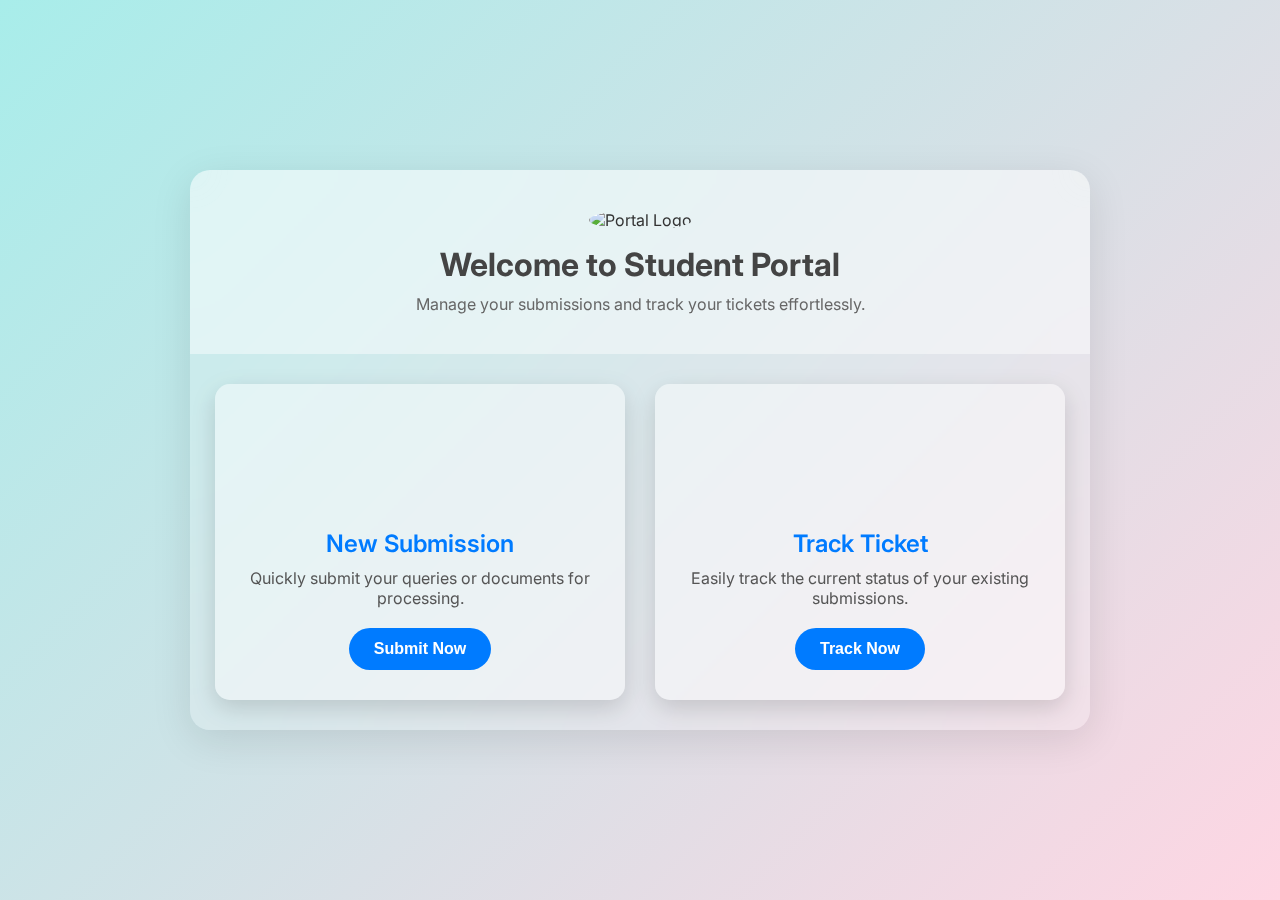
==== index.html @ bebf8fd6 "Add files via upload" ====
<!DOCTYPE html>
<html lang="en">
<head>
  <meta charset="UTF-8">
  <meta name="viewport" content="width=device-width, initial-scale=1.0">
  <title>Student Portal</title>
  <link href="https://fonts.googleapis.com/css2?family=Inter:wght@400;500;600;700&display=swap" rel="stylesheet">
  <link rel="stylesheet" href="styles.css">
</head>
<body>
  <div class="portal-container">
    <!-- Header -->
    <header class="portal-header">
      <div class="logo">
        <img src="logo.png" alt="Portal Logo">
      </div>
      <h1>Welcome to Student Portal</h1>
      <p>Manage your submissions and track your tickets effortlessly.</p>
    </header>

    <!-- Main Cards Section -->
    <main class="portal-main">
      <div class="portal-card" id="newSubmission">
        <div class="card-icon new-submission-icon"></div>
        <h2>New Submission</h2>
        <p>Quickly submit your queries or documents for processing.</p>
        <button onclick="navigateTo('studentform.html')">Submit Now</button>
      </div>

      <div class="portal-card" id="trackTicket">
        <div class="card-icon track-ticket-icon"></div>
        <h2>Track Ticket</h2>
        <p>Easily track the current status of your existing submissions.</p>
        <button onclick="navigateTo('studenttrack.html')">Track Now</button>
      </div>
    </main>
  </div>

  <script>
    function navigateTo(page) {
      window.location.href = page;
    }
  </script>
</body>
</html>
---- styles.css ----
/* General Styles */
* {
    margin: 0;
    padding: 0;
    box-sizing: border-box;
  }
  
  body {
    font-family: 'Inter', sans-serif;
    background: linear-gradient(135deg, #a8edea, #fed6e3);
    display: flex;
    justify-content: center;
    align-items: center;
    height: 100vh;
    color: #333;
    overflow: hidden;
    
        height: 100vh;
        overflow- -y: auto; 
        overflow-y: auto; 
      
      
  }
  
  /* Container Styles */
  .portal-container {
    width: 90%;
    max-width: 900px;
    background: rgba(255, 255, 255, 0.2);
    backdrop-filter: blur(20px);
    border-radius: 20px;
    box-shadow: 0 10px 40px rgba(0, 0, 0, 0.1);
    overflow: hidden;
  }
  
  /* Header */
  .portal-header {
    text-align: center;
    padding: 40px 20px;
    background: rgba(255, 255, 255, 0.3);
    backdrop-filter: blur(15px);
  }
  
  .portal-header .logo img {
    width: 70px;
    height: 70px;
    border-radius: 50%;
    margin-bottom: 15px;
  }
  
  .portal-header h1 {
    font-size: 2rem;
    font-weight: 700;
    color: #444;
  }
  
  .portal-header p {
    font-size: 1rem;
    color: #666;
    margin-top: 10px;
  }
  
  /* Main Section */
  .portal-main {
    display: flex;
    justify-content: space-around;
    flex-wrap: wrap;
    padding: 30px 20px;
    gap: 20px;
  }
  
  .portal-card {
    width: calc(50% - 20px);
    background: rgba(255, 255, 255, 0.3);
    backdrop-filter: blur(20px);
    border-radius: 15px;
    text-align: center;
    padding: 30px;
    box-shadow: 0 8px 24px rgba(0, 0, 0, 0.15);
    position: relative;
    transition: transform 0.3s ease, box-shadow 0.3s ease;
    cursor: pointer;
  }
  
  .portal-card:hover {
    transform: translateY(-10px);
    box-shadow: 0 12px 30px rgba(0, 0, 0, 0.2);
  }
  
  .portal-card .card-icon {
    width: 100px;
    height: 100px;
    background-size: cover;
    background-position: center;
    margin: 0 auto 15px auto;
  }
  
  .new-submission-icon {
    background: url('submit-icon.png') no-repeat;
  }
  
  .track-ticket-icon {
    background: url('track-icon.png') no-repeat;
  }
  
  .portal-card h2 {
    font-size: 1.5rem;
    font-weight: 600;
    color: #007bff;
    margin: 10px 0;
  }
  
  .portal-card p {
    font-size: 1rem;
    color: #555;
    margin-bottom: 20px;
  }
  
  .portal-card button {
    background: #007bff;
    color: white;
    border: none;
    border-radius: 25px;
    padding: 12px 25px;
    font-size: 1rem;
    font-weight: 600;
    cursor: pointer;
    transition: background-color 0.3s ease;
  }
  
  .portal-card button:hover {
    background: #0056b3;
  }
  
  /* Responsive Design */
  @media (max-width: 768px) {
    .portal-card {
      width: 100%;
    }
  
    .portal-header h1 {
      font-size: 1.8rem;
    }
  
    .portal-header p {
      font-size: 0.9rem;
    }
  }
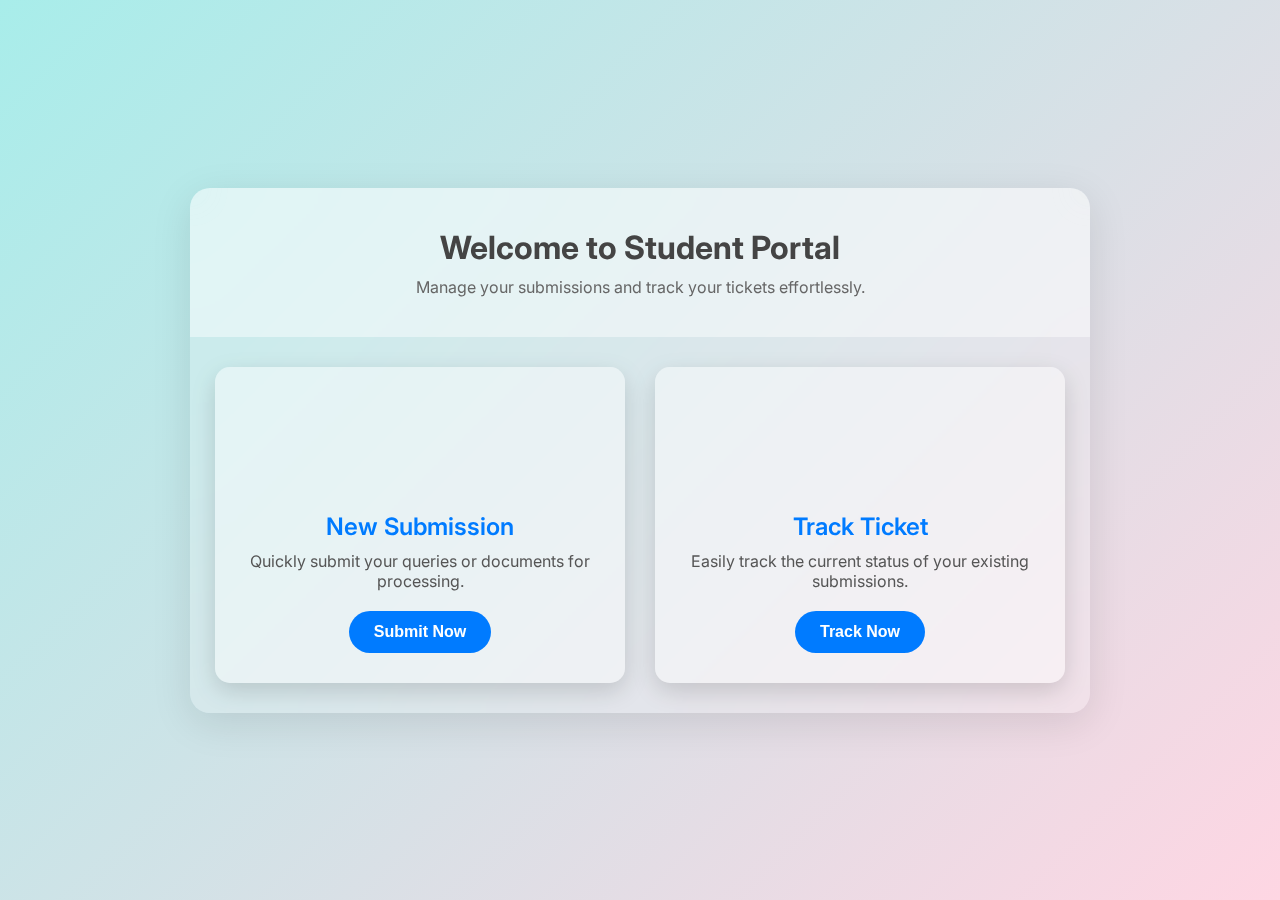
==== commit 56316b98: "Update index.html" ====
--- a/index.html
+++ b/index.html
@@ -11,9 +11,9 @@
   <div class="portal-container">
     <!-- Header -->
     <header class="portal-header">
-      <div class="logo">
+      <!-- <div class="logo">
         <img src="logo.png" alt="Portal Logo">
-      </div>
+      </div>-->
       <h1>Welcome to Student Portal</h1>
       <p>Manage your submissions and track your tickets effortlessly.</p>
     </header>
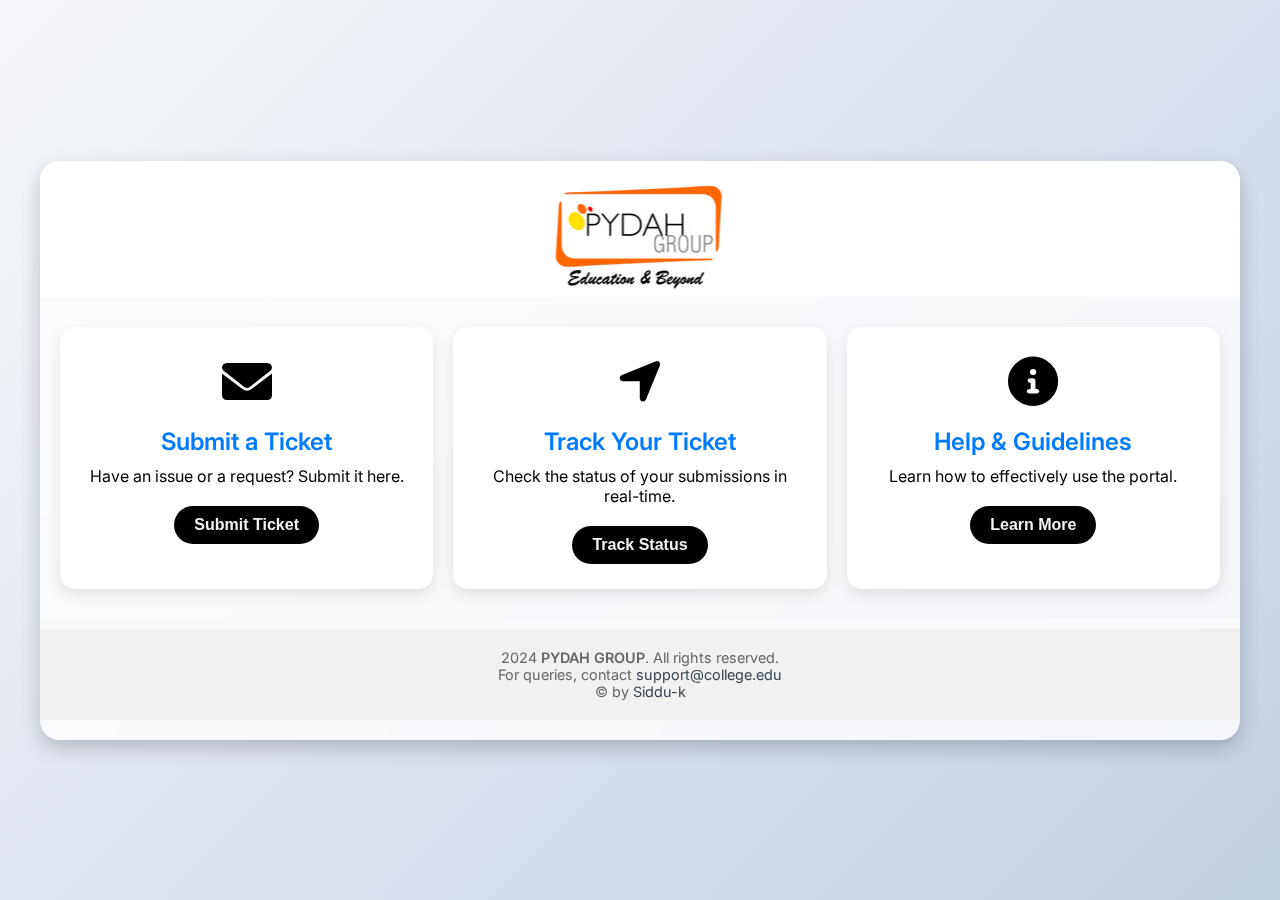
==== commit 895788df: "Add files via upload" ====
--- a/index.html
+++ b/index.html
@@ -3,39 +3,71 @@
 <head>
   <meta charset="UTF-8">
   <meta name="viewport" content="width=device-width, initial-scale=1.0">
-  <title>Student Portal</title>
-  <link href="https://fonts.googleapis.com/css2?family=Inter:wght@400;500;600;700&display=swap" rel="stylesheet">
+  <title>Student Panel</title>
+  <!-- Font Awesome CDN -->
+  <link href="https://cdnjs.cloudflare.com/ajax/libs/font-awesome/6.0.0-beta3/css/all.min.css" rel="stylesheet">
+  <!-- Google Fonts -->
+  <link href="https://fonts.googleapis.com/css2?family=Inter:wght@400;600;700&display=swap" rel="stylesheet">
+  <!-- External Stylesheet -->
   <link rel="stylesheet" href="styles.css">
 </head>
 <body>
-  <div class="portal-container">
-    <!-- Header -->
-    <header class="portal-header">
-      <!-- <div class="logo">
-        <img src="logo.png" alt="Portal Logo">
-      </div>-->
-      <h1>Welcome to Student Portal</h1>
-      <p>Manage your submissions and track your tickets effortlessly.</p>
+  <div class="student-panel-container">
+    <!-- Header Section -->
+    <header class="panel-header">
+      <div class="logo1">
+        <img src="logo1.avif" alt="College Logo">
+      </div>
+      <h1>Student Panel</h1>
+      <p classs = "p1"></p>
     </header>
 
-    <!-- Main Cards Section -->
-    <main class="portal-main">
-      <div class="portal-card" id="newSubmission">
-        <div class="card-icon new-submission-icon"></div>
-        <h2>New Submission</h2>
-        <p>Quickly submit your queries or documents for processing.</p>
-        <button onclick="navigateTo('studentform.html')">Submit Now</button>
+    <!-- Main Section -->
+    <main class="panel-main">
+      <!-- New Ticket Card -->
+      <div class="panel-card" id="newSubmission">
+        <div class="card-icon">
+          <i class="fa-solid fa-envelope"></i>
+        </div>
+        <h2>Submit a Ticket</h2>
+        <p>Have an issue or a request? Submit it here.</p>
+        <button onclick="navigateTo('studentform.html')">Submit Ticket</button>
       </div>
 
-      <div class="portal-card" id="trackTicket">
-        <div class="card-icon track-ticket-icon"></div>
-        <h2>Track Ticket</h2>
-        <p>Easily track the current status of your existing submissions.</p>
-        <button onclick="navigateTo('studenttrack.html')">Track Now</button>
+      <!-- Track Ticket Card -->
+      <div class="panel-card" id="trackTicket">
+        <div class="card-icon">
+          <i class="fa-solid fa-location-arrow"></i>
+        </div>
+        <h2>Track Your Ticket</h2>
+        <p>Check the status of your submissions in real-time.</p>
+        <button onclick="navigateTo('studenttrack.html')">Track Status</button>
+      </div>
+
+      <!-- Help/Guidelines Card -->
+      <div class="panel-card" id="guidelines">
+        <div class="card-icon">
+          <i class="fa-solid fa-info-circle"></i>
+        </div>
+        <h2>Help & Guidelines</h2>
+        <p>Learn how to effectively use the portal.</p>
+        <button onclick="navigateTo('help.html')">Learn More</button>
       </div>
     </main>
+
+    <!-- Footer Section -->
+    <footer class="panel-footer">
+      <p>2024 <span>PYDAH GROUP</span>. All rights reserved.</p>
+      <p class="contact-info">
+        For queries, contact 
+        <a href="mailto:support@college.edu">support@college.edu</a>
+        <br>
+        &copy; by <a href="https://www.linkedin.com/in/sri-datta-sidhardha-kondeti-650139301" target="_blank">Siddu-k</a>
+      </p>
+          </footer>
   </div>
 
+  <!-- JavaScript -->
   <script>
     function navigateTo(page) {
       window.location.href = page;
--- a/styles.css
+++ b/styles.css
@@ -1,149 +1,189 @@
 /* General Styles */
 * {
-    margin: 0;
-    padding: 0;
-    box-sizing: border-box;
+  margin: 0;
+  padding: 0;
+  box-sizing: border-box;
+}
+
+body {
+  font-family: 'Inter', sans-serif;
+  background: linear-gradient(135deg, #f5f7fa, #c3cfe2);
+  display: flex;
+  justify-content: center;
+  align-items: center;
+  min-height: 100vh;
+  color: #333;
+}
+
+.student-panel-container {
+  width: 95%;
+  max-width: 1200px;
+  background: rgba(255, 255, 255, 0.8);
+  backdrop-filter: blur(15px);
+  border-radius: 20px;
+  box-shadow: 0 8px 20px rgba(0, 0, 0, 0.2);
+  overflow: hidden;
+  padding-bottom: 20px;
+}
+
+/* Header Section */
+.panel-header {
+  text-align: center;
+  padding: 40px 20px;
+  background: linear-gradient(135deg, #ffffff, #ffffff);
+  color: white;
+}
+
+.panel-header .logo img {
+  width: 100px;
+  height: 100px;
+  border-radius: 50%;
+  margin-bottom: 15px;
+}
+
+.panel-header h1 {
+  font-size: 2.4rem;
+  font-weight: 700;
+}
+
+.panel-header p {
+  font-size: 1.2rem;
+  margin-top: 10px;
+  color: #d6e4ff;
+}
+
+/* Main Section */
+.panel-main {
+  display: grid;
+  grid-template-columns: repeat(auto-fit, minmax(280px, 1fr));
+  gap: 20px;
+  padding: 30px 20px;
+}
+
+.panel-card {
+  background: white;
+  border-radius: 15px;
+  text-align: center;
+  padding: 25px;
+  box-shadow: 0 6px 15px rgba(0, 0, 0, 0.1);
+  transition: transform 0.3s, box-shadow 0.3s;
+}
+
+.panel-card:hover {
+  transform: translateY(-5px);
+  box-shadow: 0 8px 20px rgba(0, 0, 0, 0.15);
+}
+
+.panel-card .card-icon {
+  font-size: 50px;
+  color: #000000;
+  margin-bottom: 15px;
+}
+
+/* Modal background */
+.modal {
+  position: fixed;
+  top: 0;
+  left: 0;
+  width: 100%;
+  height: 100%;
+  background: rgba(0, 0, 0, 0.7); /* Semi-transparent background */
+  display: flex;
+  justify-content: center;
+  align-items: center;
+  z-index: 1000; /* Ensures modal is above all content */
+  transition: opacity 0.3s ease-in-out;
+}
+
+/* Modal content */
+.modal-content {
+  position: relative; /* Ensure it stays above the modal background */
+  z-index: 1100; /* Higher than the modal background */
+}
+
+
+
+
+.panel-card h2 {
+  font-size: 1.5rem;
+  font-weight: 600;
+  margin: 10px 0;
+  color: #007bff;
+}
+
+.panel-card p {
+  font-size: 1rem;
+  color: #000000;
+  margin-bottom: 20px;
+}
+
+.panel-card button {
+  background: #000000;
+  color: rgb(243, 240, 240);
+  border: none;
+  border-radius: 25px;
+  padding: 10px 20px;
+  font-size: 1rem;
+  font-weight: 600;
+  cursor: pointer;
+  transition: background-color 0.3s, transform 0.2s;
+}
+
+.panel-card button:hover {
+  background: #0056b3;
+  transform: scale(1.05);
+}
+
+/* Footer Section */
+.panel-footer {
+  text-align: center;
+  padding: 20px;
+  font-size: 0.9rem;
+  color: #666;
+  background: rgba(240, 240, 240, 0.9);
+  border-top: 10px solid #fafafa;
+}
+
+.panel-footer span {
+  font-weight: 600;
+}
+
+.panel-footer a {
+  color: #36424e;
+  text-decoration: none;
+}
+
+.panel-footer a:hover {
+  text-decoration: underline;
+}
+
+.logo1 {
+  position: absolute; /* Allows free positioning */
+  top: 20px; /* Distance from the top */
+  left: 50%; /* Center horizontally */
+  transform: translateX(-50%); /* Adjust centering */
+  text-align: center;
+  height: auto;
+ 
+  
+  
+}
+
+/* Responsive Design */
+@media (max-width: 768px) {
+  .panel-header h1 {
+    font-size: 2rem;
   }
-  
-  body {
-    font-family: 'Inter', sans-serif;
-    background: linear-gradient(135deg, #a8edea, #fed6e3);
-    display: flex;
-    justify-content: center;
-    align-items: center;
-    height: 100vh;
-    color: #333;
-    overflow: hidden;
-    
-        height: 100vh;
-        overflow- -y: auto; 
-        overflow-y: auto; 
-      
-      
+
+  .panel-header p {
+    font-size: 1rem;
   }
-  
-  /* Container Styles */
-  .portal-container {
-    width: 90%;
-    max-width: 900px;
-    background: rgba(255, 255, 255, 0.2);
-    backdrop-filter: blur(20px);
-    border-radius: 20px;
-    box-shadow: 0 10px 40px rgba(0, 0, 0, 0.1);
-    overflow: hidden;
+
+  .panel-card h2 {
+    font-size: 1.3rem;
   }
-  
-  /* Header */
-  .portal-header {
-    text-align: center;
-    padding: 40px 20px;
-    background: rgba(255, 255, 255, 0.3);
-    backdrop-filter: blur(15px);
+
+  .panel-card p {
+    font-size: 0.9rem;
   }
-  
-  .portal-header .logo img {
-    width: 70px;
-    height: 70px;
-    border-radius: 50%;
-    margin-bottom: 15px;
-  }
-  
-  .portal-header h1 {
-    font-size: 2rem;
-    font-weight: 700;
-    color: #444;
-  }
-  
-  .portal-header p {
-    font-size: 1rem;
-    color: #666;
-    margin-top: 10px;
-  }
-  
-  /* Main Section */
-  .portal-main {
-    display: flex;
-    justify-content: space-around;
-    flex-wrap: wrap;
-    padding: 30px 20px;
-    gap: 20px;
-  }
-  
-  .portal-card {
-    width: calc(50% - 20px);
-    background: rgba(255, 255, 255, 0.3);
-    backdrop-filter: blur(20px);
-    border-radius: 15px;
-    text-align: center;
-    padding: 30px;
-    box-shadow: 0 8px 24px rgba(0, 0, 0, 0.15);
-    position: relative;
-    transition: transform 0.3s ease, box-shadow 0.3s ease;
-    cursor: pointer;
-  }
-  
-  .portal-card:hover {
-    transform: translateY(-10px);
-    box-shadow: 0 12px 30px rgba(0, 0, 0, 0.2);
-  }
-  
-  .portal-card .card-icon {
-    width: 100px;
-    height: 100px;
-    background-size: cover;
-    background-position: center;
-    margin: 0 auto 15px auto;
-  }
-  
-  .new-submission-icon {
-    background: url('submit-icon.png') no-repeat;
-  }
-  
-  .track-ticket-icon {
-    background: url('track-icon.png') no-repeat;
-  }
-  
-  .portal-card h2 {
-    font-size: 1.5rem;
-    font-weight: 600;
-    color: #007bff;
-    margin: 10px 0;
-  }
-  
-  .portal-card p {
-    font-size: 1rem;
-    color: #555;
-    margin-bottom: 20px;
-  }
-  
-  .portal-card button {
-    background: #007bff;
-    color: white;
-    border: none;
-    border-radius: 25px;
-    padding: 12px 25px;
-    font-size: 1rem;
-    font-weight: 600;
-    cursor: pointer;
-    transition: background-color 0.3s ease;
-  }
-  
-  .portal-card button:hover {
-    background: #0056b3;
-  }
-  
-  /* Responsive Design */
-  @media (max-width: 768px) {
-    .portal-card {
-      width: 100%;
-    }
-  
-    .portal-header h1 {
-      font-size: 1.8rem;
-    }
-  
-    .portal-header p {
-      font-size: 0.9rem;
-    }
-  }
-  +}
